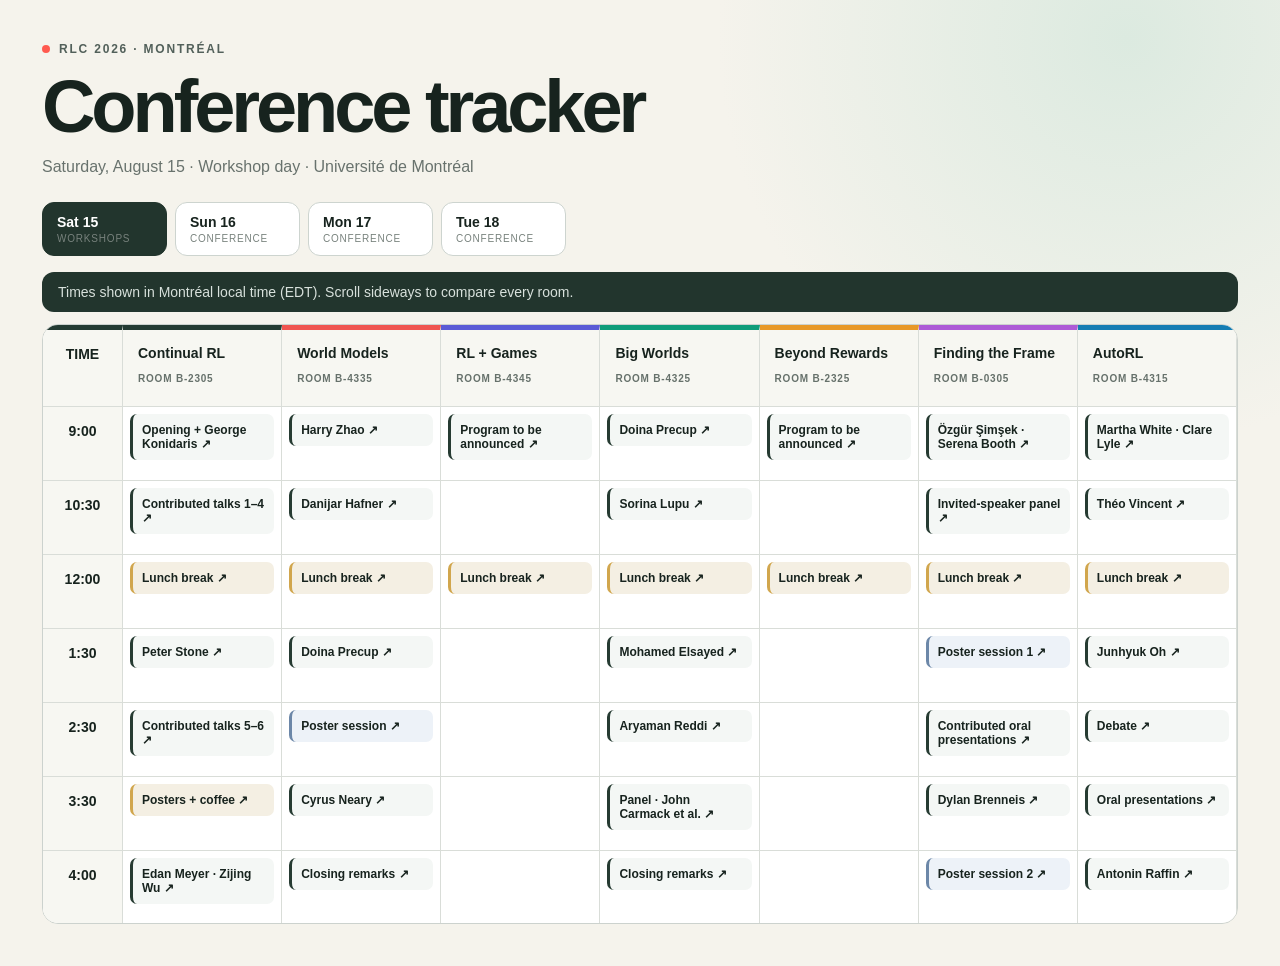
==== index.html @ 5a5780c3 "Make conference tracker the Pages homepage" ====
<!doctype html>
<html lang="en">
<head>
  <meta charset="utf-8">
  <meta name="viewport" content="width=device-width,initial-scale=1">
  <title>RLC 2026 Conference Tracker</title>
  <meta name="description" content="RLC 2026 conference and workshop schedule tracker.">
  <style>
    :root{--ink:#17231e;--paper:#f5f3ec;--line:#d9ddd8}*{box-sizing:border-box}body{margin:0;background:radial-gradient(circle at 88% 4%,#dceae0,transparent 28%),var(--paper);color:var(--ink);font:14px Arial,sans-serif}main{padding:42px;min-height:100vh}.eyebrow{font-size:12px;letter-spacing:.15em;text-transform:uppercase;font-weight:800;color:#52605a}.eyebrow:before{content:"";display:inline-block;width:8px;height:8px;border-radius:50%;background:#ff5a4f;margin-right:9px}h1{font-size:clamp(40px,6vw,74px);line-height:.95;letter-spacing:-.055em;margin:16px 0 10px}header p{color:#68726d;font-size:16px}.tabs{display:flex;gap:8px;overflow:auto;margin:26px 0 16px}.tabs a{min-width:125px;padding:11px 14px;border:1px solid #cdd4cf;border-radius:12px;background:#fff;color:inherit;text-decoration:none}.tabs b,.tabs span{display:block}.tabs span{margin-top:3px;color:#78827d;font-size:10px;text-transform:uppercase;letter-spacing:.08em}.tabs a.active{background:#22352d;color:#fff;border-color:#22352d}.notice{padding:12px 16px;background:#22352d;color:#d8e1dc;border-radius:12px;margin-bottom:12px}.wrap{overflow:auto;max-height:calc(100vh - 300px);background:#fff;border:1px solid #ccd2ce;border-radius:16px}table{border-collapse:separate;border-spacing:0;table-layout:fixed;min-width:1100px;width:100%}th,td{border-right:1px solid var(--line);border-bottom:1px solid var(--line);vertical-align:top}thead th{position:sticky;top:0;z-index:3;background:#f7f7f2;padding:15px;text-align:left;border-top:5px solid var(--accent,#243b32);height:82px}.room{display:block;margin-top:12px;font-size:10px;color:#66716b;text-transform:uppercase;letter-spacing:.08em}.time{position:sticky;left:0;z-index:4;width:80px;background:#f7f7f2;text-align:center;padding:16px 8px}td{height:74px;padding:7px}.card{display:block;border-left:3px solid #263b32;background:#f4f7f5;border-radius:7px;padding:9px;color:inherit;text-decoration:none;margin-bottom:5px}.card:hover{box-shadow:0 5px 14px #263b3217;transform:translateY(-1px)}.card b{display:block;font-size:12px}.card small{display:block;color:#617069;margin-top:5px;line-height:1.35}.break{background:#f4efe3;border-color:#d1a64d}.poster{background:#edf2f8;border-color:#6c87a8}@media(max-width:700px){main{padding:24px 14px}.wrap{max-height:calc(100vh - 290px)}}
  </style>
</head>
<body><main>
  <header><div class="eyebrow">RLC 2026 · Montréal</div><h1>Conference tracker</h1><p id="subtitle"></p></header>
  <nav class="tabs" id="tabs"></nav><div class="notice">Times shown in Montréal local time (EDT). Scroll sideways to compare every room.</div>
  <div class="wrap"><table><thead><tr id="head"></tr></thead><tbody id="body"></tbody></table></div>
</main>
<script>
const official='https://rl-conference.cc/schedule.html';
const paper=(d,t,time)=>`https://rl-conference.cc/paper_schedule.html?session=${encodeURIComponent(`${d}|${t}|${time}`)}`;
const workshops=[['Continual RL','B-2305','https://sites.google.com/view/continual-learning/schedule'],['World Models','B-4335','https://worldmodels-rlc.github.io/'],['RL + Games','B-4345','https://sites.google.com/view/rlvg-2026/schedule'],['Big Worlds','B-4325','https://rlinbigworlds.ca/'],['Beyond Rewards','B-2325','https://rlbrew-workshop.github.io/'],['Finding the Frame','B-0305','https://sites.google.com/view/findingtheframe/schedule'],['AutoRL','B-4315','https://sites.google.com/view/automatedrl/schedule']];
const tracks=[['Main stage','B-2285',official],['Track A','B-2305',official],['Track B','B-0325',official],['Track C','B-2325',official],['Track D','B-0305',official]];
const days={
 saturday:{label:'Saturday, August 15 · Workshop day',cols:workshops,rows:[['9:00',['Opening + George Konidaris','Harry Zhao','Program to be announced','Doina Precup','Program to be announced','Özgür Şimşek · Serena Booth','Martha White · Clare Lyle']],['10:30',['Contributed talks 1–4','Danijar Hafner','','Sorina Lupu','','Invited-speaker panel','Théo Vincent']],['12:00',Array(7).fill('Lunch break')],['1:30',['Peter Stone','Doina Precup','','Mohamed Elsayed','','Poster session 1','Junhyuk Oh']],['2:30',['Contributed talks 5–6','Poster session','','Aryaman Reddi','','Contributed oral presentations','Debate']],['3:30',['Posters + coffee','Cyrus Neary','','Panel · John Carmack et al.','','Dylan Brenneis','Oral presentations']],['4:00',['Edan Meyer · Zijing Wu','Closing remarks','','Closing remarks','','Poster session 2','Antonin Raffin']]]},
 sunday:{label:'Sunday, August 16',cols:tracks,rows:[['9:15',['Opening comments','','','','']],['9:30',['Keynote · Marc Bellemare','','','','']],['11:00',['','Theory of RL','Task specification + rewards','Core RL algorithms','Evaluation + benchmarks']],['12:00',['Lunch · B-2294','','','','']],['1:00',['Poster session · 31 posters','','','','']],['4:00',['Cirque du Soleil','','','','']],['6:00',['Reception','','','','']]]},
 monday:{label:'Monday, August 17',cols:tracks,rows:[['9:00',['Keynote · Sheila McIlraith','','','','']],['10:20',['','Bandits','Fairness + HAI · Hierarchical RL','Core RL algorithms','Applied RL']],['11:40',['','Understanding deep RL','Task specification + rewards','Planning + model-based RL','Multi-agent RL']],['12:30',['WiML lunch','','','','']],['2:00',['Keynote · Danijar Hafner','','','','']],['3:00',['Poster session · 60 posters','','','','']]]},
 tuesday:{label:'Tuesday, August 18',cols:tracks,rows:[['9:00',['Keynote · Rika Antonova','','','','']],['10:20',['','Theory of RL','Safe, robust + risk-sensitive RL','Offline RL','Evaluation + benchmarks']],['11:40',['','Understanding deep RL','RL fine-tuning · Imitation learning','Continual + Streaming RL · Exploration','Multi-agent RL']],['12:30',['Lunch · B-2294','','','','']],['1:00',['Town hall · Salle Claude-Champagne','','','','']],['2:00',['Keynote · Balaraman Ravindran','','','','']],['3:00',['Poster session · 60 posters','','','','']]]}
};
const nav=[['saturday','Sat 15','Workshops'],['sunday','Sun 16','Conference'],['monday','Mon 17','Conference'],['tuesday','Tue 18','Conference']];
function render(){const key=(location.hash||'#saturday').slice(1),day=days[key]||days.saturday;document.querySelector('#subtitle').textContent=day.label+' · Université de Montréal';document.querySelector('#tabs').innerHTML=nav.map(n=>`<a href="#${n[0]}" class="${n[0]===key?'active':''}"><b>${n[1]}</b><span>${n[2]}</span></a>`).join('');document.querySelector('#head').innerHTML='<th class="time">TIME</th>'+day.cols.map((c,i)=>`<th style="--accent:${['#243b32','#f0544f','#5b5bd6','#0f9d79','#e89826','#ad5bd6','#147db3'][i]}">${c[0]}<span class="room">Room ${c[1]}</span></th>`).join('');document.querySelector('#body').innerHTML=day.rows.map(r=>`<tr><th class="time">${r[0]}</th>${r[1].map((x,i)=>{if(!x)return'<td></td>';let url=day.cols[i][2],cls=/Lunch|coffee/i.test(x)?'break':/Poster/i.test(x)?'poster':'';if(key!=='saturday'&&i>0&&(r[0]==='10:20'||r[0]==='11:40'||r[0]==='11:00'))url=paper('Aug '+({sunday:16,monday:17,tuesday:18}[key]),i,r[0]+' AM');return`<td><a class="card ${cls}" href="${url}" target="_blank" rel="noreferrer"><b>${x} ↗</b></a></td>`}).join('')}</tr>`).join('')}
addEventListener('hashchange',render);render();
</script></body></html>
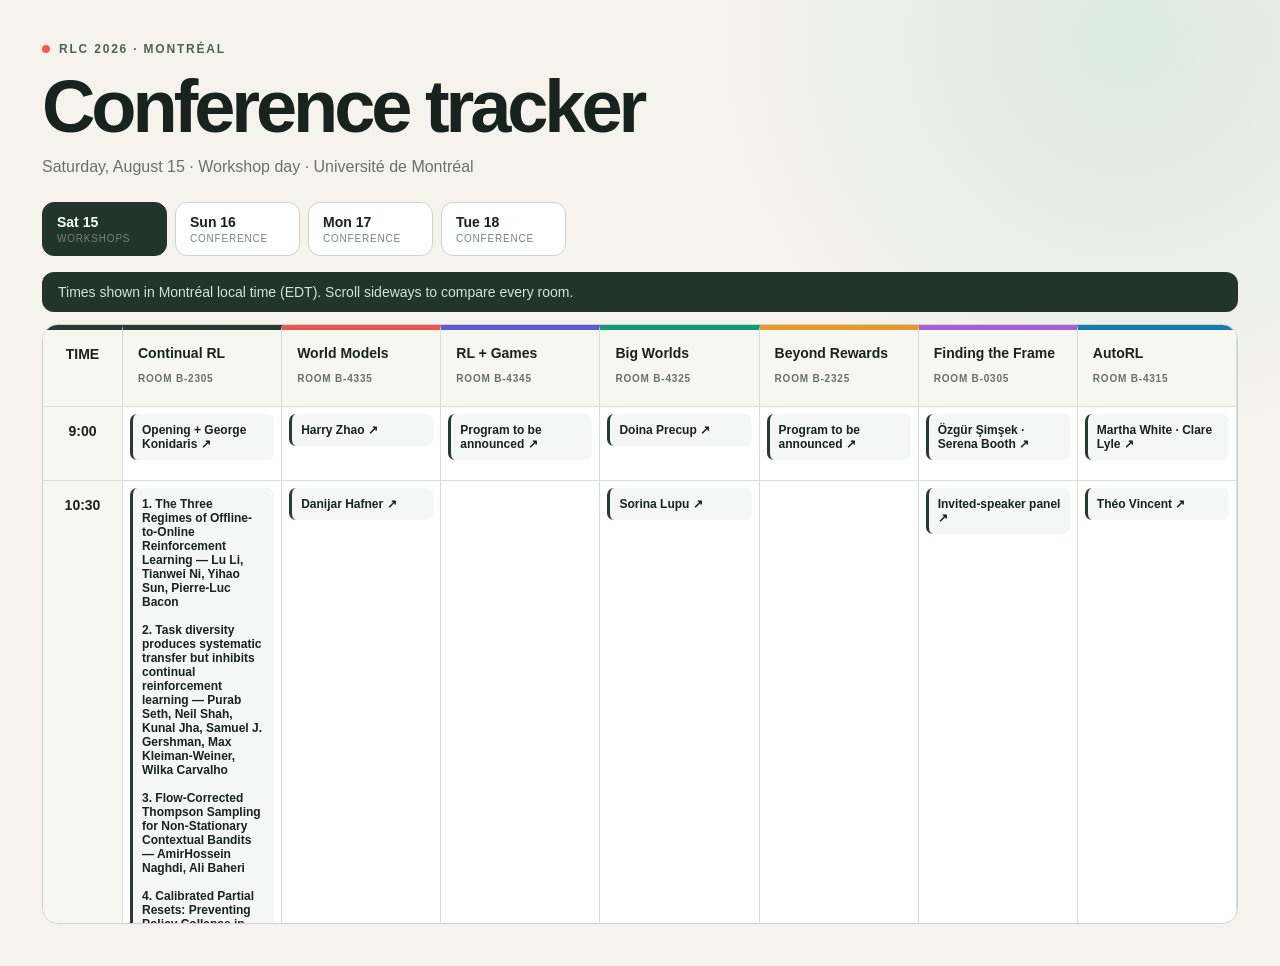
==== commit b99405a9: "Add full contributed talk details" ====
--- a/index.html
+++ b/index.html
@@ -20,7 +20,7 @@
 const workshops=[['Continual RL','B-2305','https://sites.google.com/view/continual-learning/schedule'],['World Models','B-4335','https://worldmodels-rlc.github.io/'],['RL + Games','B-4345','https://sites.google.com/view/rlvg-2026/schedule'],['Big Worlds','B-4325','https://rlinbigworlds.ca/'],['Beyond Rewards','B-2325','https://rlbrew-workshop.github.io/'],['Finding the Frame','B-0305','https://sites.google.com/view/findingtheframe/schedule'],['AutoRL','B-4315','https://sites.google.com/view/automatedrl/schedule']];
 const tracks=[['Main stage','B-2285',official],['Track A','B-2305',official],['Track B','B-0325',official],['Track C','B-2325',official],['Track D','B-0305',official]];
 const days={
- saturday:{label:'Saturday, August 15 · Workshop day',cols:workshops,rows:[['9:00',['Opening + George Konidaris','Harry Zhao','Program to be announced','Doina Precup','Program to be announced','Özgür Şimşek · Serena Booth','Martha White · Clare Lyle']],['10:30',['Contributed talks 1–4','Danijar Hafner','','Sorina Lupu','','Invited-speaker panel','Théo Vincent']],['12:00',Array(7).fill('Lunch break')],['1:30',['Peter Stone','Doina Precup','','Mohamed Elsayed','','Poster session 1','Junhyuk Oh']],['2:30',['Contributed talks 5–6','Poster session','','Aryaman Reddi','','Contributed oral presentations','Debate']],['3:30',['Posters + coffee','Cyrus Neary','','Panel · John Carmack et al.','','Dylan Brenneis','Oral presentations']],['4:00',['Edan Meyer · Zijing Wu','Closing remarks','','Closing remarks','','Poster session 2','Antonin Raffin']]]},
+ saturday:{label:'Saturday, August 15 · Workshop day',cols:workshops,rows:[['9:00',['Opening + George Konidaris','Harry Zhao','Program to be announced','Doina Precup','Program to be announced','Özgür Şimşek · Serena Booth','Martha White · Clare Lyle']],['10:30',['1. The Three Regimes of Offline-to-Online Reinforcement Learning — Lu Li, Tianwei Ni, Yihao Sun, Pierre-Luc Bacon<br><br>2. Task diversity produces systematic transfer but inhibits continual reinforcement learning — Purab Seth, Neil Shah, Kunal Jha, Samuel J. Gershman, Max Kleiman-Weiner, Wilka Carvalho<br><br>3. Flow-Corrected Thompson Sampling for Non-Stationary Contextual Bandits — AmirHossein Naghdi, Ali Baheri<br><br>4. Calibrated Partial Resets: Preventing Policy Collapse in Continual Reinforcement Learning — Luc McCutcheon, Evangelos Chatzaroulas, Saber Fallah','Danijar Hafner','','Sorina Lupu','','Invited-speaker panel','Théo Vincent']],['12:00',Array(7).fill('Lunch break')],['1:30',['Peter Stone','Doina Precup','','Mohamed Elsayed','','Poster session 1','Junhyuk Oh']],['2:30',['5. Forgetting is Everywhere — Ben Sanati, Thomas L Lee, Trevor McInroe, Aidan Scannell, Nikolay Malkin, David Abel, Amos Storkey<br><br>6. Security-Gym: Evaluating Temporally-Uniform Agents on High-Fidelity Linux Telemetry — Keith Lawson, Hafiz Malik','Poster session','','Aryaman Reddi','','Contributed oral presentations','Debate']],['3:30',['Posters + coffee','Cyrus Neary','','Panel · John Carmack et al.','','Dylan Brenneis','Oral presentations']],['4:00',['7. Connectivity, Credit Assignment, and the Speed of Learning — Edan Meyer, Andrew Freeman, Richard S. Sutton<br><br>8. QD-Learning for Continual Reinforcement Learning — Zijing Wu, Doina Precup, Paul Masset, Nishanth Anand','Closing remarks','','Closing remarks','','Poster session 2','Antonin Raffin']]]},
  sunday:{label:'Sunday, August 16',cols:tracks,rows:[['9:15',['Opening comments','','','','']],['9:30',['Keynote · Marc Bellemare','','','','']],['11:00',['','Theory of RL','Task specification + rewards','Core RL algorithms','Evaluation + benchmarks']],['12:00',['Lunch · B-2294','','','','']],['1:00',['Poster session · 31 posters','','','','']],['4:00',['Cirque du Soleil','','','','']],['6:00',['Reception','','','','']]]},
  monday:{label:'Monday, August 17',cols:tracks,rows:[['9:00',['Keynote · Sheila McIlraith','','','','']],['10:20',['','Bandits','Fairness + HAI · Hierarchical RL','Core RL algorithms','Applied RL']],['11:40',['','Understanding deep RL','Task specification + rewards','Planning + model-based RL','Multi-agent RL']],['12:30',['WiML lunch','','','','']],['2:00',['Keynote · Danijar Hafner','','','','']],['3:00',['Poster session · 60 posters','','','','']]]},
  tuesday:{label:'Tuesday, August 18',cols:tracks,rows:[['9:00',['Keynote · Rika Antonova','','','','']],['10:20',['','Theory of RL','Safe, robust + risk-sensitive RL','Offline RL','Evaluation + benchmarks']],['11:40',['','Understanding deep RL','RL fine-tuning · Imitation learning','Continual + Streaming RL · Exploration','Multi-agent RL']],['12:30',['Lunch · B-2294','','','','']],['1:00',['Town hall · Salle Claude-Champagne','','','','']],['2:00',['Keynote · Balaraman Ravindran','','','','']],['3:00',['Poster session · 60 posters','','','','']]]}
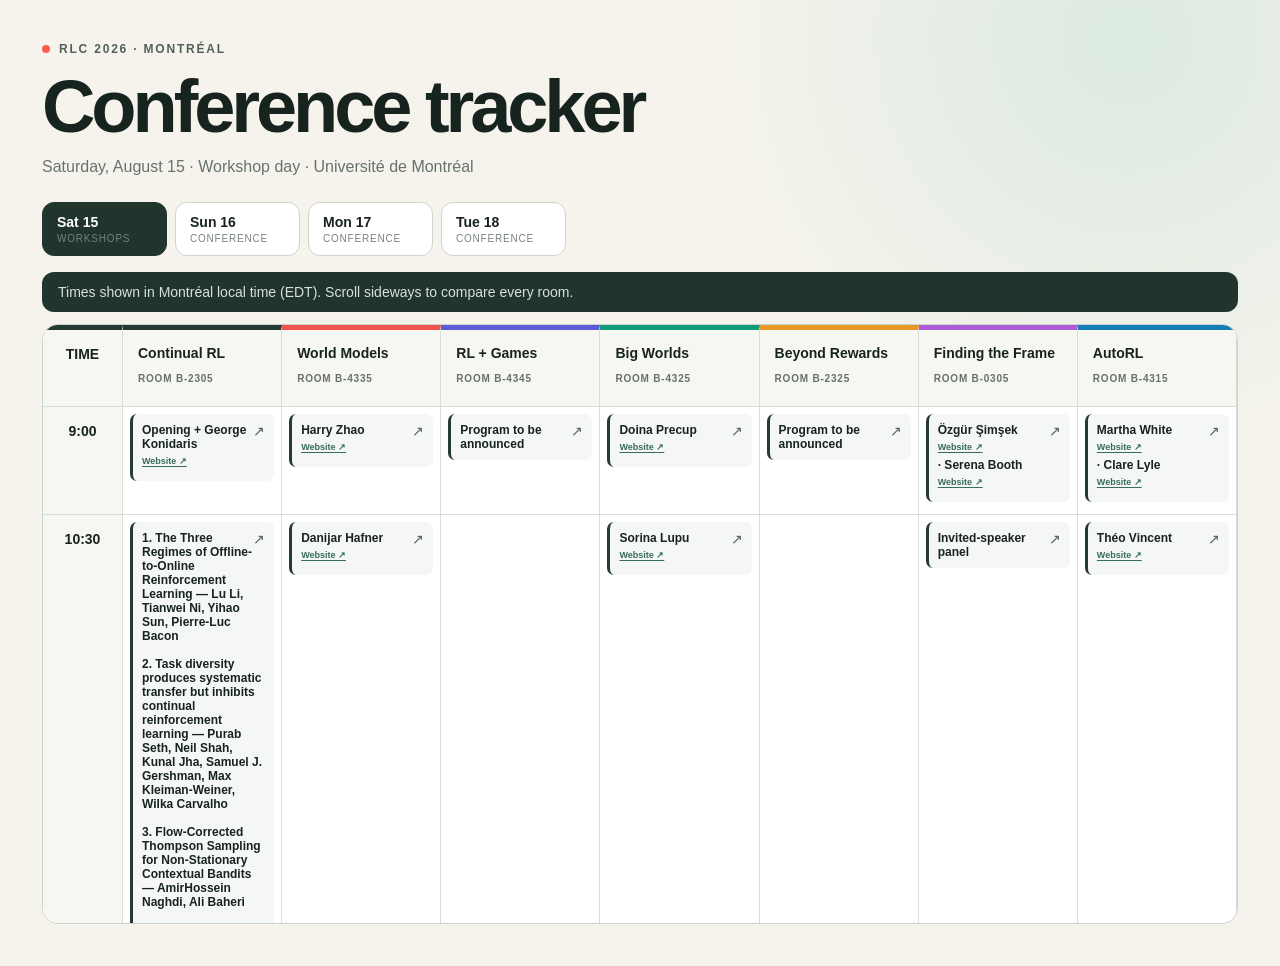
==== commit 1b34b0f0: "Link speaker websites below names" ====
--- a/index.html
+++ b/index.html
@@ -6,7 +6,7 @@
   <title>RLC 2026 Conference Tracker</title>
   <meta name="description" content="RLC 2026 conference and workshop schedule tracker.">
   <style>
-    :root{--ink:#17231e;--paper:#f5f3ec;--line:#d9ddd8}*{box-sizing:border-box}body{margin:0;background:radial-gradient(circle at 88% 4%,#dceae0,transparent 28%),var(--paper);color:var(--ink);font:14px Arial,sans-serif}main{padding:42px;min-height:100vh}.eyebrow{font-size:12px;letter-spacing:.15em;text-transform:uppercase;font-weight:800;color:#52605a}.eyebrow:before{content:"";display:inline-block;width:8px;height:8px;border-radius:50%;background:#ff5a4f;margin-right:9px}h1{font-size:clamp(40px,6vw,74px);line-height:.95;letter-spacing:-.055em;margin:16px 0 10px}header p{color:#68726d;font-size:16px}.tabs{display:flex;gap:8px;overflow:auto;margin:26px 0 16px}.tabs a{min-width:125px;padding:11px 14px;border:1px solid #cdd4cf;border-radius:12px;background:#fff;color:inherit;text-decoration:none}.tabs b,.tabs span{display:block}.tabs span{margin-top:3px;color:#78827d;font-size:10px;text-transform:uppercase;letter-spacing:.08em}.tabs a.active{background:#22352d;color:#fff;border-color:#22352d}.notice{padding:12px 16px;background:#22352d;color:#d8e1dc;border-radius:12px;margin-bottom:12px}.wrap{overflow:auto;max-height:calc(100vh - 300px);background:#fff;border:1px solid #ccd2ce;border-radius:16px}table{border-collapse:separate;border-spacing:0;table-layout:fixed;min-width:1100px;width:100%}th,td{border-right:1px solid var(--line);border-bottom:1px solid var(--line);vertical-align:top}thead th{position:sticky;top:0;z-index:3;background:#f7f7f2;padding:15px;text-align:left;border-top:5px solid var(--accent,#243b32);height:82px}.room{display:block;margin-top:12px;font-size:10px;color:#66716b;text-transform:uppercase;letter-spacing:.08em}.time{position:sticky;left:0;z-index:4;width:80px;background:#f7f7f2;text-align:center;padding:16px 8px}td{height:74px;padding:7px}.card{display:block;border-left:3px solid #263b32;background:#f4f7f5;border-radius:7px;padding:9px;color:inherit;text-decoration:none;margin-bottom:5px}.card:hover{box-shadow:0 5px 14px #263b3217;transform:translateY(-1px)}.card b{display:block;font-size:12px}.card small{display:block;color:#617069;margin-top:5px;line-height:1.35}.break{background:#f4efe3;border-color:#d1a64d}.poster{background:#edf2f8;border-color:#6c87a8}@media(max-width:700px){main{padding:24px 14px}.wrap{max-height:calc(100vh - 290px)}}
+    :root{--ink:#17231e;--paper:#f5f3ec;--line:#d9ddd8}*{box-sizing:border-box}body{margin:0;background:radial-gradient(circle at 88% 4%,#dceae0,transparent 28%),var(--paper);color:var(--ink);font:14px Arial,sans-serif}main{padding:42px;min-height:100vh}.eyebrow{font-size:12px;letter-spacing:.15em;text-transform:uppercase;font-weight:800;color:#52605a}.eyebrow:before{content:"";display:inline-block;width:8px;height:8px;border-radius:50%;background:#ff5a4f;margin-right:9px}h1{font-size:clamp(40px,6vw,74px);line-height:.95;letter-spacing:-.055em;margin:16px 0 10px}header p{color:#68726d;font-size:16px}.tabs{display:flex;gap:8px;overflow:auto;margin:26px 0 16px}.tabs a{min-width:125px;padding:11px 14px;border:1px solid #cdd4cf;border-radius:12px;background:#fff;color:inherit;text-decoration:none}.tabs b,.tabs span{display:block}.tabs span{margin-top:3px;color:#78827d;font-size:10px;text-transform:uppercase;letter-spacing:.08em}.tabs a.active{background:#22352d;color:#fff;border-color:#22352d}.notice{padding:12px 16px;background:#22352d;color:#d8e1dc;border-radius:12px;margin-bottom:12px}.wrap{overflow:auto;max-height:calc(100vh - 300px);background:#fff;border:1px solid #ccd2ce;border-radius:16px}table{border-collapse:separate;border-spacing:0;table-layout:fixed;min-width:1100px;width:100%}th,td{border-right:1px solid var(--line);border-bottom:1px solid var(--line);vertical-align:top}thead th{position:sticky;top:0;z-index:3;background:#f7f7f2;padding:15px;text-align:left;border-top:5px solid var(--accent,#243b32);height:82px}.room{display:block;margin-top:12px;font-size:10px;color:#66716b;text-transform:uppercase;letter-spacing:.08em}.time{position:sticky;left:0;z-index:4;width:80px;background:#f7f7f2;text-align:center;padding:16px 8px}td{height:74px;padding:7px}.card{display:block;border-left:3px solid #263b32;background:#f4f7f5;border-radius:7px;padding:9px;color:inherit;text-decoration:none;margin-bottom:5px}.card:hover{box-shadow:0 5px 14px #263b3217;transform:translateY(-1px)}.card b{display:block;font-size:12px}.source-arrow{float:right;color:#52605a;text-decoration:none}.site-line{display:block!important;margin:2px 0 5px}.speaker-site{font-size:9px;color:#376d58;text-decoration:underline;text-underline-offset:2px}.break{background:#f4efe3;border-color:#d1a64d}.poster{background:#edf2f8;border-color:#6c87a8}@media(max-width:700px){main{padding:24px 14px}.wrap{max-height:calc(100vh - 290px)}}
   </style>
 </head>
 <body><main>
@@ -17,6 +17,8 @@
 <script>
 const official='https://rl-conference.cc/schedule.html';
 const paper=(d,t,time)=>`https://rl-conference.cc/paper_schedule.html?session=${encodeURIComponent(`${d}|${t}|${time}`)}`;
+const sites={'George Konidaris':'https://cs.brown.edu/people/gdk/','Katia Sycara':'https://www.ri.cmu.edu/ri-faculty/katia-sycara/','Sarath Chandar':'https://sarathchandar.in/','David Abel':'https://david-abel.github.io/','Peter Stone':'https://www.cs.utexas.edu/~pstone/','Richard S. Sutton':'http://incompleteideas.net/','A. Rupam Mahmood':'https://armahmood.github.io/','Harry Zhao':'https://pwnerharry.github.io/','Scott Fujimoto':'https://scholar.google.com/','Danijar Hafner':'https://danijar.com/','Doina Precup':'https://doinaprecup.github.io/','Cyrus Neary':'https://cyrusneary.com/','Kevin Murphy':'https://www.cs.ubc.ca/~murphyk/','Sorina Lupu':'https://scholar.google.com/','Mohamed Elsayed':'https://scholar.google.com/','Martha White':'https://webdocs.cs.ualberta.ca/~whitem/','John Carmack':'https://en.wikipedia.org/wiki/John_Carmack','Özgür Şimşek':'https://scholar.google.com/','Serena Booth':'https://serenabooth.com/','Sara Aronowitz':'https://www.saraaronowitz.com/','Joel Lehman':'https://www.joellehman.com/','Dylan Brenneis':'https://dylanbrenneis.ca/','Clare Lyle':'https://clarelyle.com/','Junhyuk Oh':'https://junhyuk.com/','Théo Vincent':'https://www.ias.informatik.tu-darmstadt.de/Team/TheoVincent','Antonin Raffin':'https://araffin.github.io/','Marc Bellemare':'https://www.marcgbellemare.info/','Sheila McIlraith':'https://www.cs.toronto.edu/~sheila/','Rika Antonova':'https://rikaantonova.com/','Balaraman Ravindran':'https://ravindran.org/'};
+const linkNames=text=>Object.entries(sites).reduce((out,[name,url])=>out.replaceAll(name,`${name}<span class="site-line"><a class="speaker-site" href="${url}" target="_blank" rel="noreferrer">Website ↗</a></span>`),text);
 const workshops=[['Continual RL','B-2305','https://sites.google.com/view/continual-learning/schedule'],['World Models','B-4335','https://worldmodels-rlc.github.io/'],['RL + Games','B-4345','https://sites.google.com/view/rlvg-2026/schedule'],['Big Worlds','B-4325','https://rlinbigworlds.ca/'],['Beyond Rewards','B-2325','https://rlbrew-workshop.github.io/'],['Finding the Frame','B-0305','https://sites.google.com/view/findingtheframe/schedule'],['AutoRL','B-4315','https://sites.google.com/view/automatedrl/schedule']];
 const tracks=[['Main stage','B-2285',official],['Track A','B-2305',official],['Track B','B-0325',official],['Track C','B-2325',official],['Track D','B-0305',official]];
 const days={
@@ -26,6 +28,6 @@
  tuesday:{label:'Tuesday, August 18',cols:tracks,rows:[['9:00',['Keynote · Rika Antonova','','','','']],['10:20',['','Theory of RL','Safe, robust + risk-sensitive RL','Offline RL','Evaluation + benchmarks']],['11:40',['','Understanding deep RL','RL fine-tuning · Imitation learning','Continual + Streaming RL · Exploration','Multi-agent RL']],['12:30',['Lunch · B-2294','','','','']],['1:00',['Town hall · Salle Claude-Champagne','','','','']],['2:00',['Keynote · Balaraman Ravindran','','','','']],['3:00',['Poster session · 60 posters','','','','']]]}
 };
 const nav=[['saturday','Sat 15','Workshops'],['sunday','Sun 16','Conference'],['monday','Mon 17','Conference'],['tuesday','Tue 18','Conference']];
-function render(){const key=(location.hash||'#saturday').slice(1),day=days[key]||days.saturday;document.querySelector('#subtitle').textContent=day.label+' · Université de Montréal';document.querySelector('#tabs').innerHTML=nav.map(n=>`<a href="#${n[0]}" class="${n[0]===key?'active':''}"><b>${n[1]}</b><span>${n[2]}</span></a>`).join('');document.querySelector('#head').innerHTML='<th class="time">TIME</th>'+day.cols.map((c,i)=>`<th style="--accent:${['#243b32','#f0544f','#5b5bd6','#0f9d79','#e89826','#ad5bd6','#147db3'][i]}">${c[0]}<span class="room">Room ${c[1]}</span></th>`).join('');document.querySelector('#body').innerHTML=day.rows.map(r=>`<tr><th class="time">${r[0]}</th>${r[1].map((x,i)=>{if(!x)return'<td></td>';let url=day.cols[i][2],cls=/Lunch|coffee/i.test(x)?'break':/Poster/i.test(x)?'poster':'';if(key!=='saturday'&&i>0&&(r[0]==='10:20'||r[0]==='11:40'||r[0]==='11:00'))url=paper('Aug '+({sunday:16,monday:17,tuesday:18}[key]),i,r[0]+' AM');return`<td><a class="card ${cls}" href="${url}" target="_blank" rel="noreferrer"><b>${x} ↗</b></a></td>`}).join('')}</tr>`).join('')}
+function render(){const key=(location.hash||'#saturday').slice(1),day=days[key]||days.saturday;document.querySelector('#subtitle').textContent=day.label+' · Université de Montréal';document.querySelector('#tabs').innerHTML=nav.map(n=>`<a href="#${n[0]}" class="${n[0]===key?'active':''}"><b>${n[1]}</b><span>${n[2]}</span></a>`).join('');document.querySelector('#head').innerHTML='<th class="time">TIME</th>'+day.cols.map((c,i)=>`<th style="--accent:${['#243b32','#f0544f','#5b5bd6','#0f9d79','#e89826','#ad5bd6','#147db3'][i]}">${c[0]}<span class="room">Room ${c[1]}</span></th>`).join('');document.querySelector('#body').innerHTML=day.rows.map(r=>`<tr><th class="time">${r[0]}</th>${r[1].map((x,i)=>{if(!x)return'<td></td>';let url=day.cols[i][2],cls=/Lunch|coffee/i.test(x)?'break':/Poster/i.test(x)?'poster':'';if(key!=='saturday'&&i>0&&(r[0]==='10:20'||r[0]==='11:40'||r[0]==='11:00'))url=paper('Aug '+({sunday:16,monday:17,tuesday:18}[key]),i,r[0]+' AM');return`<td><div class="card ${cls}"><a class="source-arrow" href="${url}" target="_blank" rel="noreferrer" aria-label="Open original schedule">↗</a><b>${linkNames(x)}</b></div></td>`}).join('')}</tr>`).join('')}
 addEventListener('hashchange',render);render();
 </script></body></html>
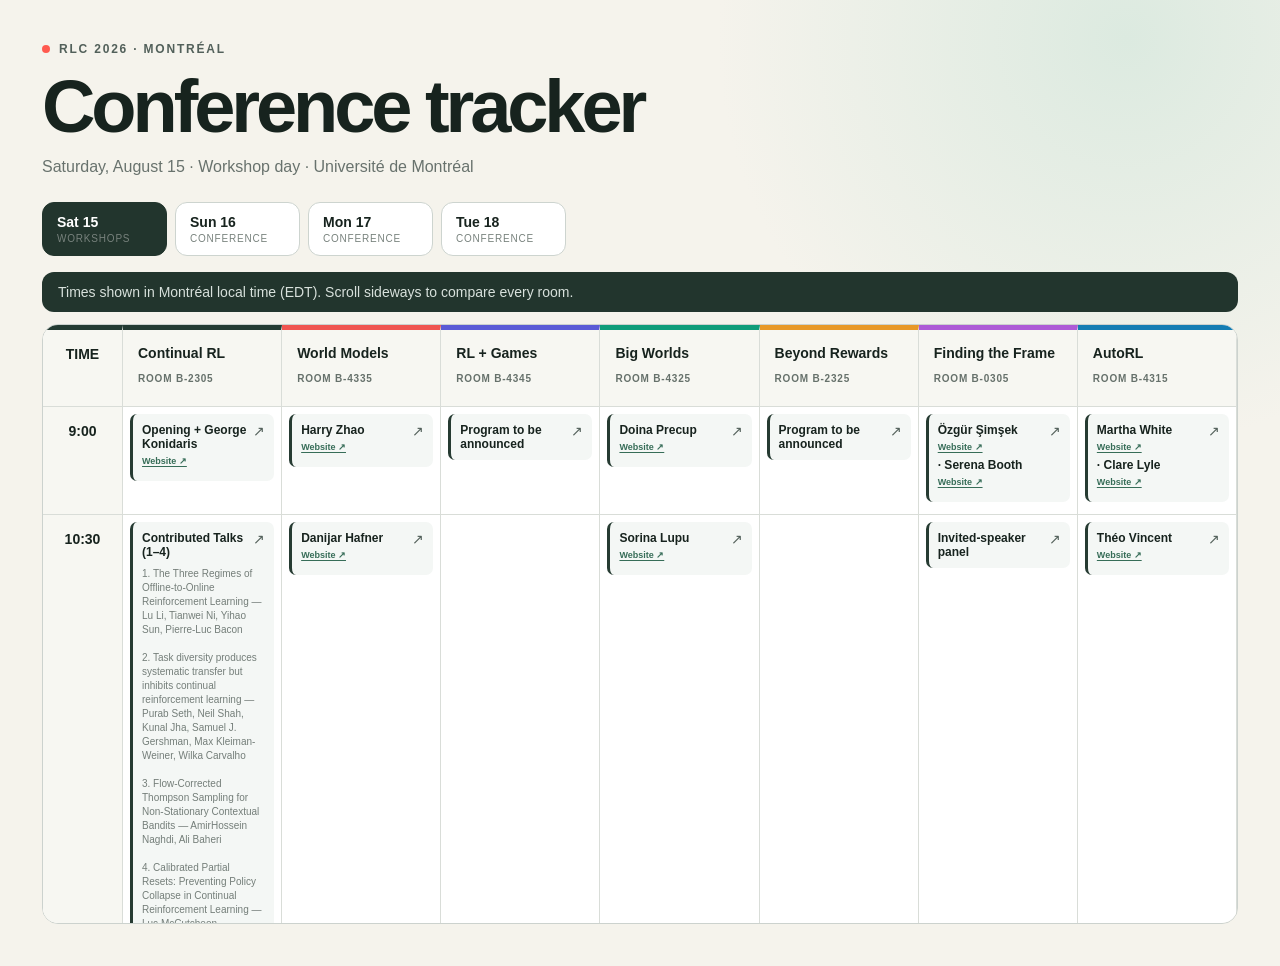
==== commit a1ed9dea: "Refine contributed talk hierarchy" ====
--- a/index.html
+++ b/index.html
@@ -6,7 +6,7 @@
   <title>RLC 2026 Conference Tracker</title>
   <meta name="description" content="RLC 2026 conference and workshop schedule tracker.">
   <style>
-    :root{--ink:#17231e;--paper:#f5f3ec;--line:#d9ddd8}*{box-sizing:border-box}body{margin:0;background:radial-gradient(circle at 88% 4%,#dceae0,transparent 28%),var(--paper);color:var(--ink);font:14px Arial,sans-serif}main{padding:42px;min-height:100vh}.eyebrow{font-size:12px;letter-spacing:.15em;text-transform:uppercase;font-weight:800;color:#52605a}.eyebrow:before{content:"";display:inline-block;width:8px;height:8px;border-radius:50%;background:#ff5a4f;margin-right:9px}h1{font-size:clamp(40px,6vw,74px);line-height:.95;letter-spacing:-.055em;margin:16px 0 10px}header p{color:#68726d;font-size:16px}.tabs{display:flex;gap:8px;overflow:auto;margin:26px 0 16px}.tabs a{min-width:125px;padding:11px 14px;border:1px solid #cdd4cf;border-radius:12px;background:#fff;color:inherit;text-decoration:none}.tabs b,.tabs span{display:block}.tabs span{margin-top:3px;color:#78827d;font-size:10px;text-transform:uppercase;letter-spacing:.08em}.tabs a.active{background:#22352d;color:#fff;border-color:#22352d}.notice{padding:12px 16px;background:#22352d;color:#d8e1dc;border-radius:12px;margin-bottom:12px}.wrap{overflow:auto;max-height:calc(100vh - 300px);background:#fff;border:1px solid #ccd2ce;border-radius:16px}table{border-collapse:separate;border-spacing:0;table-layout:fixed;min-width:1100px;width:100%}th,td{border-right:1px solid var(--line);border-bottom:1px solid var(--line);vertical-align:top}thead th{position:sticky;top:0;z-index:3;background:#f7f7f2;padding:15px;text-align:left;border-top:5px solid var(--accent,#243b32);height:82px}.room{display:block;margin-top:12px;font-size:10px;color:#66716b;text-transform:uppercase;letter-spacing:.08em}.time{position:sticky;left:0;z-index:4;width:80px;background:#f7f7f2;text-align:center;padding:16px 8px}td{height:74px;padding:7px}.card{display:block;border-left:3px solid #263b32;background:#f4f7f5;border-radius:7px;padding:9px;color:inherit;text-decoration:none;margin-bottom:5px}.card:hover{box-shadow:0 5px 14px #263b3217;transform:translateY(-1px)}.card b{display:block;font-size:12px}.source-arrow{float:right;color:#52605a;text-decoration:none}.site-line{display:block!important;margin:2px 0 5px}.speaker-site{font-size:9px;color:#376d58;text-decoration:underline;text-underline-offset:2px}.break{background:#f4efe3;border-color:#d1a64d}.poster{background:#edf2f8;border-color:#6c87a8}@media(max-width:700px){main{padding:24px 14px}.wrap{max-height:calc(100vh - 290px)}}
+    :root{--ink:#17231e;--paper:#f5f3ec;--line:#d9ddd8}*{box-sizing:border-box}body{margin:0;background:radial-gradient(circle at 88% 4%,#dceae0,transparent 28%),var(--paper);color:var(--ink);font:14px Arial,sans-serif}main{padding:42px;min-height:100vh}.eyebrow{font-size:12px;letter-spacing:.15em;text-transform:uppercase;font-weight:800;color:#52605a}.eyebrow:before{content:"";display:inline-block;width:8px;height:8px;border-radius:50%;background:#ff5a4f;margin-right:9px}h1{font-size:clamp(40px,6vw,74px);line-height:.95;letter-spacing:-.055em;margin:16px 0 10px}header p{color:#68726d;font-size:16px}.tabs{display:flex;gap:8px;overflow:auto;margin:26px 0 16px}.tabs a{min-width:125px;padding:11px 14px;border:1px solid #cdd4cf;border-radius:12px;background:#fff;color:inherit;text-decoration:none}.tabs b,.tabs span{display:block}.tabs span{margin-top:3px;color:#78827d;font-size:10px;text-transform:uppercase;letter-spacing:.08em}.tabs a.active{background:#22352d;color:#fff;border-color:#22352d}.notice{padding:12px 16px;background:#22352d;color:#d8e1dc;border-radius:12px;margin-bottom:12px}.wrap{overflow:auto;max-height:calc(100vh - 300px);background:#fff;border:1px solid #ccd2ce;border-radius:16px}table{border-collapse:separate;border-spacing:0;table-layout:fixed;min-width:1100px;width:100%}th,td{border-right:1px solid var(--line);border-bottom:1px solid var(--line);vertical-align:top}thead th{position:sticky;top:0;z-index:3;background:#f7f7f2;padding:15px;text-align:left;border-top:5px solid var(--accent,#243b32);height:82px}.room{display:block;margin-top:12px;font-size:10px;color:#66716b;text-transform:uppercase;letter-spacing:.08em}.time{position:sticky;left:0;z-index:4;width:80px;background:#f7f7f2;text-align:center;padding:16px 8px}td{height:74px;padding:7px}.card{display:block;border-left:3px solid #263b32;background:#f4f7f5;border-radius:7px;padding:9px;color:inherit;text-decoration:none;margin-bottom:5px}.card:hover{box-shadow:0 5px 14px #263b3217;transform:translateY(-1px)}.card b{display:block;font-size:12px}.source-arrow{float:right;color:#52605a;text-decoration:none}.site-line{display:block!important;margin:2px 0 5px}.speaker-site{font-size:9px;color:#376d58;text-decoration:underline;text-underline-offset:2px}.talk-details{display:block!important;margin-top:8px;color:#747e79;font-size:10px;line-height:1.4;font-weight:400}.break{background:#f4efe3;border-color:#d1a64d}.poster{background:#edf2f8;border-color:#6c87a8}@media(max-width:700px){main{padding:24px 14px}.wrap{max-height:calc(100vh - 290px)}}
   </style>
 </head>
 <body><main>
@@ -22,7 +22,7 @@
 const workshops=[['Continual RL','B-2305','https://sites.google.com/view/continual-learning/schedule'],['World Models','B-4335','https://worldmodels-rlc.github.io/'],['RL + Games','B-4345','https://sites.google.com/view/rlvg-2026/schedule'],['Big Worlds','B-4325','https://rlinbigworlds.ca/'],['Beyond Rewards','B-2325','https://rlbrew-workshop.github.io/'],['Finding the Frame','B-0305','https://sites.google.com/view/findingtheframe/schedule'],['AutoRL','B-4315','https://sites.google.com/view/automatedrl/schedule']];
 const tracks=[['Main stage','B-2285',official],['Track A','B-2305',official],['Track B','B-0325',official],['Track C','B-2325',official],['Track D','B-0305',official]];
 const days={
- saturday:{label:'Saturday, August 15 · Workshop day',cols:workshops,rows:[['9:00',['Opening + George Konidaris','Harry Zhao','Program to be announced','Doina Precup','Program to be announced','Özgür Şimşek · Serena Booth','Martha White · Clare Lyle']],['10:30',['1. The Three Regimes of Offline-to-Online Reinforcement Learning — Lu Li, Tianwei Ni, Yihao Sun, Pierre-Luc Bacon<br><br>2. Task diversity produces systematic transfer but inhibits continual reinforcement learning — Purab Seth, Neil Shah, Kunal Jha, Samuel J. Gershman, Max Kleiman-Weiner, Wilka Carvalho<br><br>3. Flow-Corrected Thompson Sampling for Non-Stationary Contextual Bandits — AmirHossein Naghdi, Ali Baheri<br><br>4. Calibrated Partial Resets: Preventing Policy Collapse in Continual Reinforcement Learning — Luc McCutcheon, Evangelos Chatzaroulas, Saber Fallah','Danijar Hafner','','Sorina Lupu','','Invited-speaker panel','Théo Vincent']],['12:00',Array(7).fill('Lunch break')],['1:30',['Peter Stone','Doina Precup','','Mohamed Elsayed','','Poster session 1','Junhyuk Oh']],['2:30',['5. Forgetting is Everywhere — Ben Sanati, Thomas L Lee, Trevor McInroe, Aidan Scannell, Nikolay Malkin, David Abel, Amos Storkey<br><br>6. Security-Gym: Evaluating Temporally-Uniform Agents on High-Fidelity Linux Telemetry — Keith Lawson, Hafiz Malik','Poster session','','Aryaman Reddi','','Contributed oral presentations','Debate']],['3:30',['Posters + coffee','Cyrus Neary','','Panel · John Carmack et al.','','Dylan Brenneis','Oral presentations']],['4:00',['7. Connectivity, Credit Assignment, and the Speed of Learning — Edan Meyer, Andrew Freeman, Richard S. Sutton<br><br>8. QD-Learning for Continual Reinforcement Learning — Zijing Wu, Doina Precup, Paul Masset, Nishanth Anand','Closing remarks','','Closing remarks','','Poster session 2','Antonin Raffin']]]},
+ saturday:{label:'Saturday, August 15 · Workshop day',cols:workshops,rows:[['9:00',['Opening + George Konidaris','Harry Zhao','Program to be announced','Doina Precup','Program to be announced','Özgür Şimşek · Serena Booth','Martha White · Clare Lyle']],['10:30',['Contributed Talks (1–4)<span class="talk-details">1. The Three Regimes of Offline-to-Online Reinforcement Learning — Lu Li, Tianwei Ni, Yihao Sun, Pierre-Luc Bacon<br><br>2. Task diversity produces systematic transfer but inhibits continual reinforcement learning — Purab Seth, Neil Shah, Kunal Jha, Samuel J. Gershman, Max Kleiman-Weiner, Wilka Carvalho<br><br>3. Flow-Corrected Thompson Sampling for Non-Stationary Contextual Bandits — AmirHossein Naghdi, Ali Baheri<br><br>4. Calibrated Partial Resets: Preventing Policy Collapse in Continual Reinforcement Learning — Luc McCutcheon, Evangelos Chatzaroulas, Saber Fallah</span>','Danijar Hafner','','Sorina Lupu','','Invited-speaker panel','Théo Vincent']],['12:00',Array(7).fill('Lunch break')],['1:30',['Peter Stone','Doina Precup','','Mohamed Elsayed','','Poster session 1','Junhyuk Oh']],['2:30',['Contributed Talks (5–6)<span class="talk-details">5. Forgetting is Everywhere — Ben Sanati, Thomas L Lee, Trevor McInroe, Aidan Scannell, Nikolay Malkin, David Abel, Amos Storkey<br><br>6. Security-Gym: Evaluating Temporally-Uniform Agents on High-Fidelity Linux Telemetry — Keith Lawson, Hafiz Malik</span>','Poster session','','Aryaman Reddi','','Contributed oral presentations','Debate']],['3:30',['Posters + coffee','Cyrus Neary','','Panel · John Carmack et al.','','Dylan Brenneis','Oral presentations']],['4:00',['Contributed Talks (7–8)<span class="talk-details">7. Connectivity, Credit Assignment, and the Speed of Learning — Edan Meyer, Andrew Freeman, Richard S. Sutton<br><br>8. QD-Learning for Continual Reinforcement Learning — Zijing Wu, Doina Precup, Paul Masset, Nishanth Anand</span>','Closing remarks','','Closing remarks','','Poster session 2','Antonin Raffin']]]},
  sunday:{label:'Sunday, August 16',cols:tracks,rows:[['9:15',['Opening comments','','','','']],['9:30',['Keynote · Marc Bellemare','','','','']],['11:00',['','Theory of RL','Task specification + rewards','Core RL algorithms','Evaluation + benchmarks']],['12:00',['Lunch · B-2294','','','','']],['1:00',['Poster session · 31 posters','','','','']],['4:00',['Cirque du Soleil','','','','']],['6:00',['Reception','','','','']]]},
  monday:{label:'Monday, August 17',cols:tracks,rows:[['9:00',['Keynote · Sheila McIlraith','','','','']],['10:20',['','Bandits','Fairness + HAI · Hierarchical RL','Core RL algorithms','Applied RL']],['11:40',['','Understanding deep RL','Task specification + rewards','Planning + model-based RL','Multi-agent RL']],['12:30',['WiML lunch','','','','']],['2:00',['Keynote · Danijar Hafner','','','','']],['3:00',['Poster session · 60 posters','','','','']]]},
  tuesday:{label:'Tuesday, August 18',cols:tracks,rows:[['9:00',['Keynote · Rika Antonova','','','','']],['10:20',['','Theory of RL','Safe, robust + risk-sensitive RL','Offline RL','Evaluation + benchmarks']],['11:40',['','Understanding deep RL','RL fine-tuning · Imitation learning','Continual + Streaming RL · Exploration','Multi-agent RL']],['12:30',['Lunch · B-2294','','','','']],['1:00',['Town hall · Salle Claude-Champagne','','','','']],['2:00',['Keynote · Balaraman Ravindran','','','','']],['3:00',['Poster session · 60 posters','','','','']]]}
